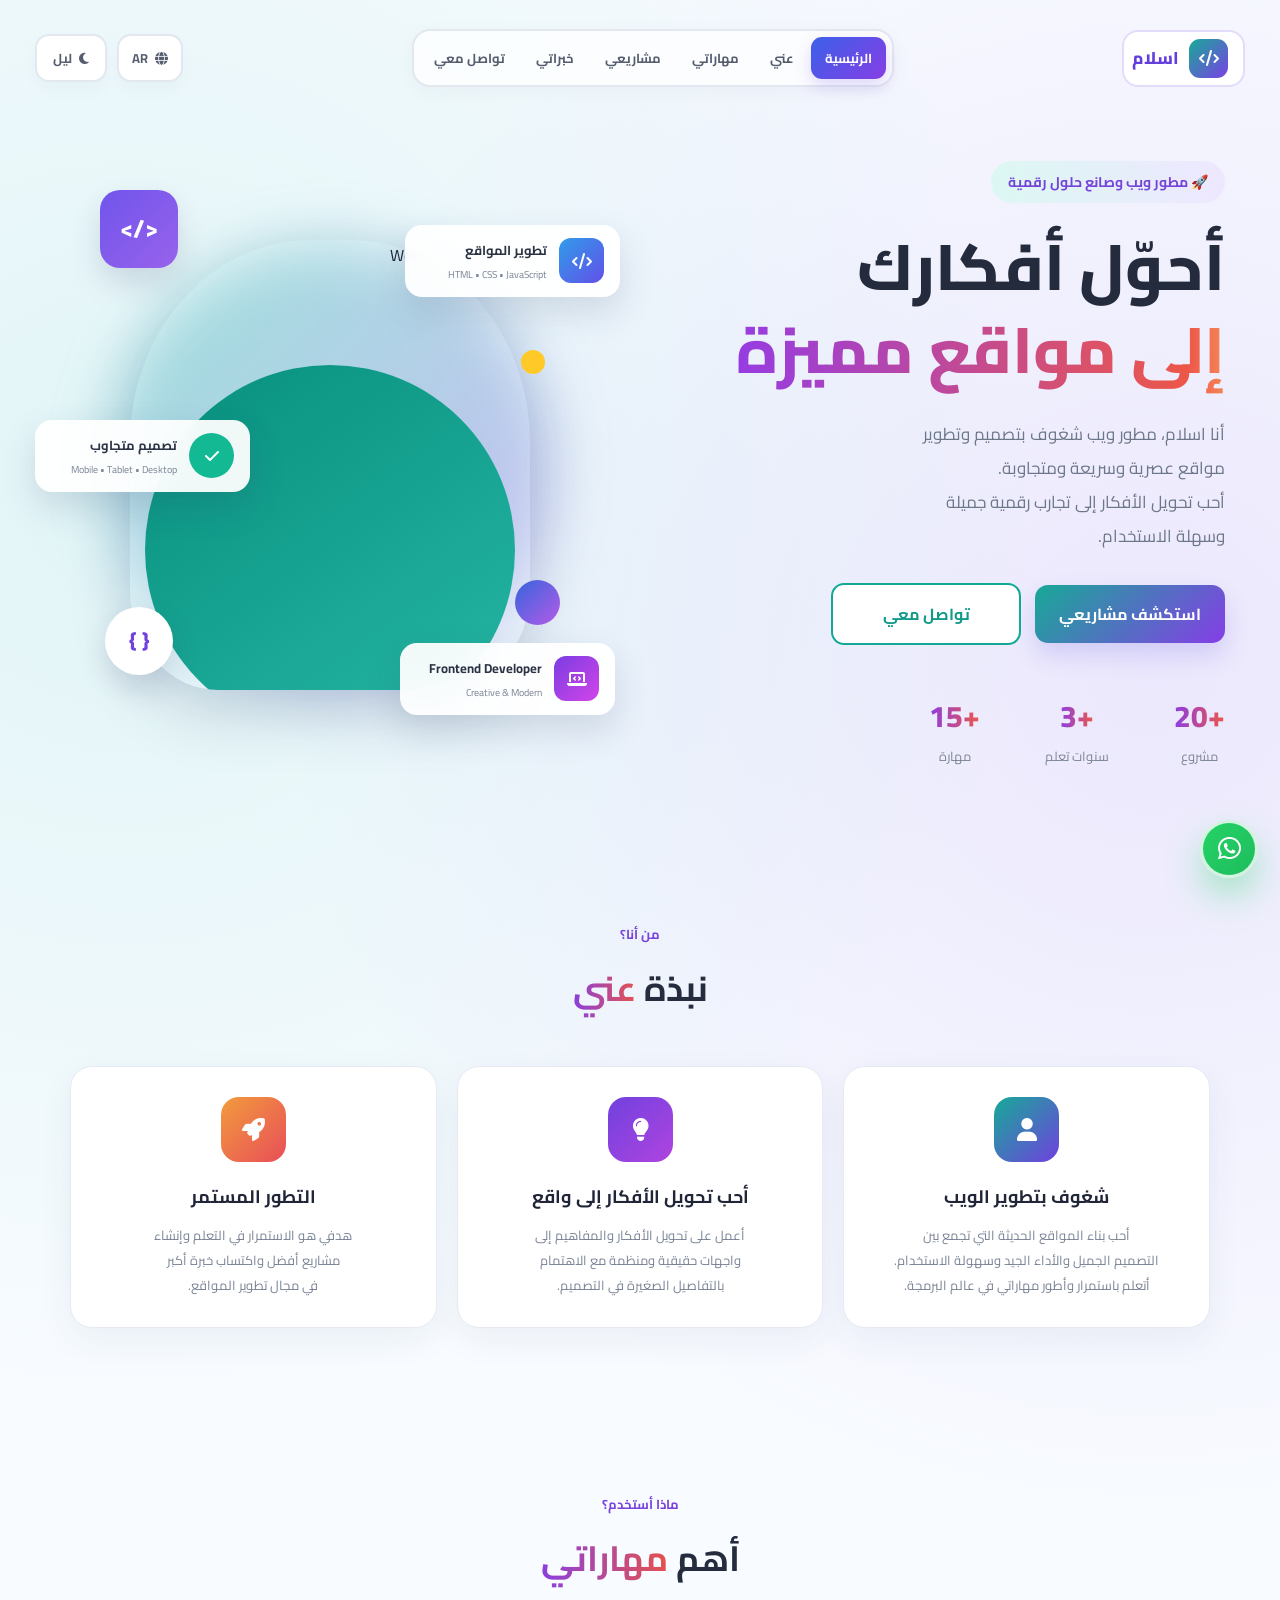
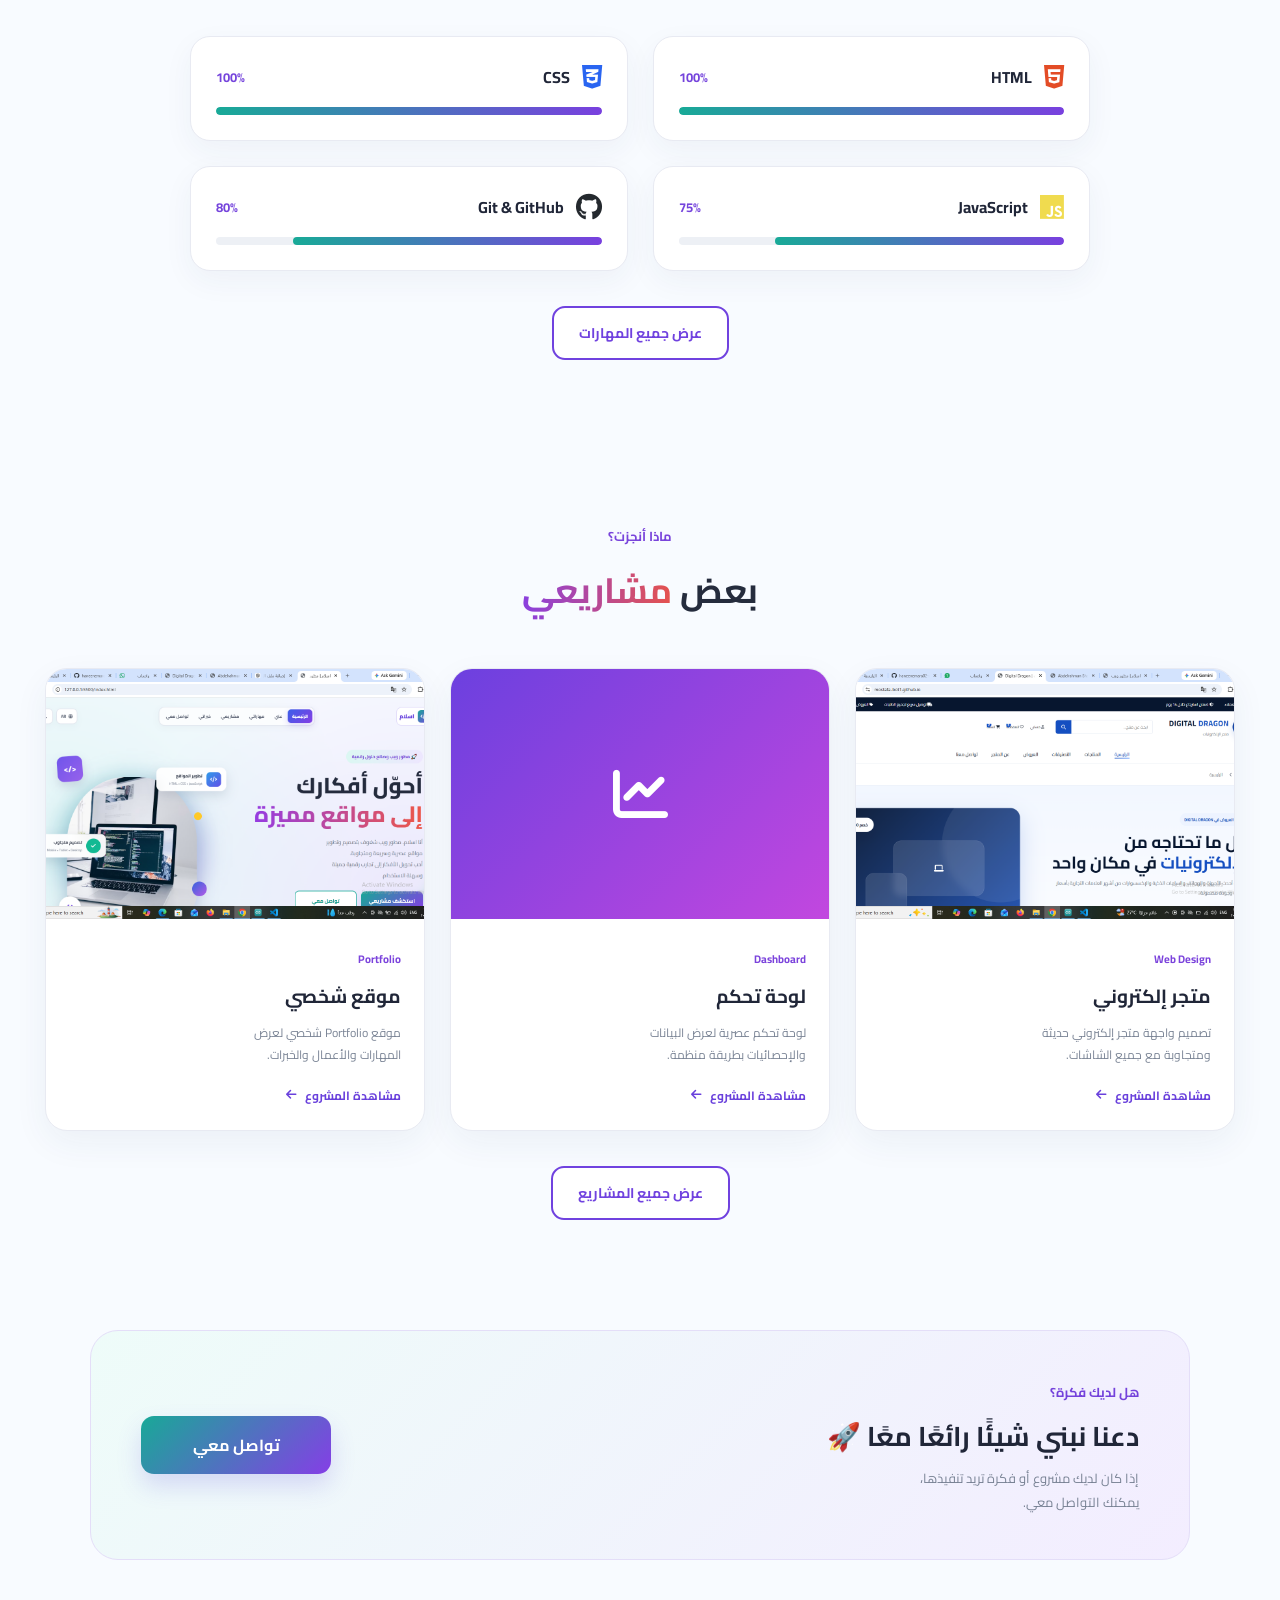
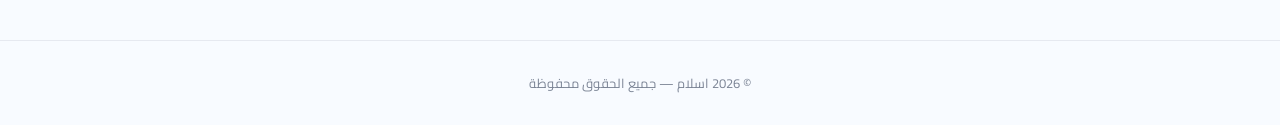
==== index.html @ 0aab67d1 "first commit" ====
<!DOCTYPE html>
<html lang="ar" dir="rtl">

<head>
    <meta charset="UTF-8">
    <meta name="viewport" content="width=device-width, initial-scale=1.0">

    <title>اسلام | مطور ويب</title>

    <link rel="stylesheet" href="style.css">

    <link rel="stylesheet"
          href="https://cdnjs.cloudflare.com/ajax/libs/font-awesome/6.5.2/css/all.min.css">
</head>

<body>

    <!-- ================= NAVBAR ================= -->

    <header class="navbar">

        <!-- Border اسلام -->
        <a href="index.html" class="logo">
            <span class="logo-icon">
                <i class="fa-solid fa-code"></i>
            </span>
            <span>اسلام</span>
        </a>


        <!-- Border واحد لكل الروابط -->
        <nav class="nav-box">

            <a href="index.html" class="nav-link active">
                الرئيسية
            </a>

            <a href="about.html" class="nav-link">
                عني
            </a>

            <a href="skills.html" class="nav-link">
                مهاراتي
            </a>

            <a href="projects.html" class="nav-link">
                مشاريعي
            </a>

            <a href="experience.html" class="nav-link">
                خبراتي
            </a>

            <a href="contact.html" class="nav-link">
                تواصل معي
            </a>

        </nav>


        <div class="header-actions">
            <a href="#" class="language" id="language-toggle" aria-label="Switch to English">
                <i class="fa-solid fa-globe"></i>
                AR
            </a>

            <button class="theme-toggle" id="theme-toggle" aria-label="Switch to dark mode" type="button">
                <i class="fa-solid fa-moon"></i>
                <span>ليل</span>
            </button>
        </div>

    </header>


    <!-- ================= HERO ================= -->

    <section class="hero">

        <div class="hero-content">

            <div class="badge">
                <span>🚀</span>
                مطور ويب وصانع حلول رقمية
            </div>

            <h1>
                أحوّل أفكارك
                <br>
                <span>إلى مواقع مميزة</span>
            </h1>

            <p>
                أنا اسلام، مطور ويب شغوف بتصميم وتطوير
                مواقع عصرية وسريعة ومتجاوبة.
                أحب تحويل الأفكار إلى تجارب رقمية جميلة
                وسهلة الاستخدام.
            </p>


            <div class="buttons">

                <a href="projects.html" class="btn primary">
                    استكشف مشاريعي
                    <i class="fa-solid fa-arrow-left"></i>
                </a>

                <a href="contact.html" class="btn secondary">
                    تواصل معي
                    <i class="fa-solid fa-paper-plane"></i>
                </a>

            </div>


            <div class="stats">

                <div class="stat">
                    <strong>+20</strong>
                    <span>مشروع</span>
                </div>

                <div class="stat">
                    <strong>+3</strong>
                    <span>سنوات تعلم</span>
                </div>

                <div class="stat">
                    <strong>+15</strong>
                    <span>مهارة</span>
                </div>

            </div>

        </div>


        <!-- ================= VISUAL ================= -->

        <div class="hero-visual">

            <div class="hero-glow"></div>

            <div class="main-image">

                <img
                    src="https://images.unsplash.com/photo-1498050108023-c5249f4df085?auto=format&fit=crop&w=900&q=85"
                    alt="Web Development">

            </div>


            <!-- كارت -->
            <div class="floating-card card-top">

                <div class="floating-icon blue">
                    <i class="fa-solid fa-code"></i>
                </div>

                <div>
                    <strong>تطوير المواقع</strong>
                    <small>HTML • CSS • JavaScript</small>
                </div>

            </div>


            <!-- كارت -->
            <div class="floating-card card-left">

                <div class="floating-icon green">
                    <i class="fa-solid fa-check"></i>
                </div>

                <div>
                    <strong>تصميم متجاوب</strong>
                    <small>Mobile • Tablet • Desktop</small>
                </div>

            </div>


            <!-- كارت -->
            <div class="floating-card card-bottom">

                <div class="floating-icon purple">
                    <i class="fa-solid fa-laptop-code"></i>
                </div>

                <div>
                    <strong>Frontend Developer</strong>
                    <small>Creative & Modern</small>
                </div>

            </div>


            <div class="code-box code-one">
                &lt;/&gt;
            </div>

            <div class="code-box code-two">
                { }
            </div>

            <div class="yellow-dot"></div>

            <div class="blue-dot"></div>

        </div>

    </section>


    <!-- ================= ABOUT ================= -->

    <section class="about-section">

        <div class="section-title">
            <span>من أنا؟</span>
            <h2>نبذة <strong>عني</strong></h2>
        </div>

        <div class="about-content">

            <div class="about-card">

                <div class="about-icon">
                    <i class="fa-solid fa-user"></i>
                </div>

                <h3>شغوف بتطوير الويب</h3>

                <p>
                    أحب بناء المواقع الحديثة التي تجمع بين
                    التصميم الجميل والأداء الجيد وسهولة الاستخدام.
                    أتعلم باستمرار وأطور مهاراتي في عالم البرمجة.
                </p>

            </div>


            <div class="about-card">

                <div class="about-icon purple-icon">
                    <i class="fa-solid fa-lightbulb"></i>
                </div>

                <h3>أحب تحويل الأفكار إلى واقع</h3>

                <p>
                    أعمل على تحويل الأفكار والمفاهيم إلى
                    واجهات حقيقية ومنظمة مع الاهتمام
                    بالتفاصيل الصغيرة في التصميم.
                </p>

            </div>


            <div class="about-card">

                <div class="about-icon orange-icon">
                    <i class="fa-solid fa-rocket"></i>
                </div>

                <h3>التطور المستمر</h3>

                <p>
                    هدفي هو الاستمرار في التعلم وإنشاء
                    مشاريع أفضل واكتساب خبرة أكبر
                    في مجال تطوير المواقع.
                </p>

            </div>

        </div>

    </section>


    <!-- ================= SKILLS ================= -->

    <section class="skills-section">

        <div class="section-title">
            <span>ماذا أستخدم؟</span>
            <h2>أهم <strong>مهاراتي</strong></h2>
        </div>


        <div class="skills-grid">

            <div class="skill">
                <div class="skill-top">
                    <i class="fa-brands fa-html5 html"></i>
                    <span>HTML</span>
                    <b>100%</b>
                </div>

                <div class="progress">
                    <span style="width:100%"></span>
                </div>
            </div>


            <div class="skill">
                <div class="skill-top">
                    <i class="fa-brands fa-css3-alt css"></i>
                    <span>CSS</span>
                    <b>100%</b>
                </div>

                <div class="progress">
                    <span style="width:100%"></span>
                </div>
            </div>


            <div class="skill">
                <div class="skill-top">
                    <i class="fa-brands fa-js js"></i>
                    <span>JavaScript</span>
                    <b>75%</b>
                </div>

                <div class="progress">
                    <span style="width:75%"></span>
                </div>
            </div>


            <div class="skill">
                <div class="skill-top">
                    <i class="fa-brands fa-github github"></i>
                    <span>Git & GitHub</span>
                    <b>80%</b>
                </div>

                <div class="progress">
                    <span style="width:80%"></span>
                </div>
            </div>

        </div>

        <div class="all-projects">
            <a href="skills.html" class="all-projects-btn">
                عرض جميع المهارات
                <i class="fa-solid fa-arrow-left"></i>
            </a>
        </div>

    </section>


    <!-- ================= PROJECTS ================= -->

    <section class="projects-section">

        <div class="section-title">
            <span>ماذا أنجزت؟</span>
            <h2>بعض <strong>مشاريعي</strong></h2>
        </div>


        <div class="projects-grid">

            <article class="project-card">

               <div class="project-image">
    <img src="images/Screenshot (59).png" alt="متجر إلكتروني">
</div>

                <div class="project-info">

                    <span>Web Design</span>

                    <h3>متجر إلكتروني</h3>

                    <p>
                        تصميم واجهة متجر إلكتروني حديثة
                        ومتجاوبة مع جميع الشاشات.
                    </p>

                    <a href="projects.html">
                        مشاهدة المشروع
                        <i class="fa-solid fa-arrow-left"></i>
                    </a>

                </div>

            </article>


            <article class="project-card">

                <div class="project-image project-two">
                    <i class="fa-solid fa-chart-line"></i>
                </div>

                <div class="project-info">

                    <span>Dashboard</span>

                    <h3>لوحة تحكم</h3>

                    <p>
                        لوحة تحكم عصرية لعرض البيانات
                        والإحصائيات بطريقة منظمة.
                    </p>

                    <a href="projects.html">
                        مشاهدة المشروع
                        <i class="fa-solid fa-arrow-left"></i>
                    </a>

                </div>

            </article>


            <article class="project-card">

                <div class="project-image">
    <img src="images/Screenshot (66).png" alt="المشروع الثاني">
                </div>

                <div class="project-info">

                    <span>Portfolio</span>

                    <h3>موقع شخصي</h3>

                    <p>
                        موقع Portfolio شخصي لعرض
                        المهارات والأعمال والخبرات.
                    </p>

                    <a href="projects.html">
                        مشاهدة المشروع
                        <i class="fa-solid fa-arrow-left"></i>
                    </a>

                </div>

            </article>

        </div>

            <div class="all-projects">
                <a href="projects.html" class="all-projects-btn">
                    عرض جميع المشاريع
                    <i class="fa-solid fa-arrow-left"></i>
                </a>
            </div>

    </section>


    <!-- ================= CTA ================= -->

    <section class="contact-box">

        <div>

            <span>هل لديك فكرة؟</span>

            <h2>
                دعنا نبني شيئًا رائعًا معًا 🚀
            </h2>

            <p>
                إذا كان لديك مشروع أو فكرة تريد تنفيذها،
                يمكنك التواصل معي.
            </p>

        </div>

        <a href="contact.html" class="btn primary">
            تواصل معي
            <i class="fa-solid fa-arrow-left"></i>
        </a>

    </section>


    <!-- ================= FOOTER ================= -->

    <footer>

        <p>
            © 2026 اسلام — جميع الحقوق محفوظة
        </p>

    </footer>

    <a href="https://wa.me/966500000000" class="whatsapp-float" target="_blank" aria-label="تواصل عبر واتساب">
        <i class="fa-brands fa-whatsapp"></i>
    </a>

    <script src="main.js"></script>
</body>
</html>
---- style.css ----
@import url('https://fonts.googleapis.com/css2?family=Cairo:wght@400;500;600;700;800&display=swap');


/* ================= RESET ================= */

* {
    margin: 0;
    padding: 0;
    box-sizing: border-box;
}

html {
    scroll-behavior: smooth;
}

:root {
    --bg-main: #f8fbff;
    --bg-soft: rgba(255,255,255,.75);
    --bg-card: #ffffff;
    --text-main: #202638;
    --text-soft: #6d778a;
    --line: #e3e7ef;
    --shadow: rgba(40,60,100,.10);
    --nav-text: #555d6e;
    --primary: #7042df;
    --primary-2: #18aa97;
    --button: #ffffff;
}

body {
    font-family: 'Cairo', sans-serif;
    color: var(--text-main);

    background:
        radial-gradient(
            circle at 10% 15%,
            rgba(20,190,170,.10),
            transparent 30%
        ),
        radial-gradient(
            circle at 90% 20%,
            rgba(120,60,230,.10),
            transparent 30%
        ),
        var(--bg-main);

    overflow-x: hidden;
    transition: background .25s ease, color .25s ease;
}

body.dark {
    --bg-main: #0d1524;
    --bg-soft: rgba(17,24,39,.88);
    --bg-card: #101b2b;
    --text-main: #edf3ff;
    --text-soft: #b9c7dc;
    --line: #243247;
    --shadow: rgba(5,10,20,.38);
    --nav-text: #dfeafc;
    --primary: #8b6df6;
    --primary-2: #1bc7b1;
    --button: #111d2d;
}

a {
    text-decoration: none;
    color: inherit;
}


/* =====================================================
   NAVBAR
   لا توجد خلفية بيضاء كبيرة هنا
===================================================== */

.navbar {

    width: calc(100% - 70px);
    max-width: 1250px;

    min-height: 75px;

    margin: 20px auto;

    padding: 9px 0;

    display: flex;
    align-items: center;
    justify-content: space-between;

    gap: 18px;

    position: relative;
    z-index: 100;

    background: transparent;
    box-shadow: none;
    backdrop-filter: none;
}


/* ================= محمد ================= */

.logo {

    display: flex;
    align-items: center;

    gap: 10px;

    padding: 7px 15px 7px 8px;

    border: 2px solid #e2dcfa;

    border-radius: 16px;

    color: #633ddd;

    background: white;

    transition: .3s;

    white-space: nowrap;
}

.logo:hover {
    border-color: #7949e4;
    transform: translateY(-2px);
}

.logo-icon {

    width: 39px;
    height: 39px;

    display: flex;
    align-items: center;
    justify-content: center;

    color: white;

    border-radius: 11px;

    background:
        linear-gradient(
            135deg,
            #18aa97,
            #7a40e5
        );
}

.logo > span:last-child {
    font-size: 17px;
    font-weight: 800;
}


/* ================= NAV BOX ================= */

.nav-box {

    display: flex;
    align-items: center;

    gap: 3px;

    padding: 6px;

    border: 2px solid #e3e7ef;

    border-radius: 18px;

    background: rgba(255,255,255,.75);

    box-shadow:
        0 5px 20px rgba(40,50,80,.04);
}


/* الكلمات بدون Border */

.nav-link {

    padding: 9px 14px;

    color: #555d6e;

    font-size: 13px;

    font-weight: 700;

    border: none;

    border-radius: 11px;

    background: transparent;

    transition: .3s;
}

.nav-link:hover {

    color: #7042df;

    background: #f5f1ff;
}

.nav-link.active {

    color: white;

    background:
        linear-gradient(
            135deg,
            #3b60e9,
            #863ee5
        );

    box-shadow:
        0 7px 17px rgba(100,65,220,.2);
}


/* ================= AR ================= */

.header-actions {
    display: flex;
    align-items: center;
    gap: 10px;
}

.language,
.theme-toggle {
    min-width: 65px;
    padding: 10px 13px;
    display: inline-flex;
    align-items: center;
    justify-content: center;
    gap: 7px;
    color: var(--nav-text);
    font-size: 13px;
    font-weight: 700;
    border: 2px solid var(--line);
    border-radius: 14px;
    background: var(--bg-card);
    box-shadow: 0 8px 18px rgba(40,50,80,.03);
    transition: .3s;
    cursor: pointer;
    font-family: 'Cairo', sans-serif;
}

.theme-toggle {
    min-width: 72px;
}

.language:hover,
.theme-toggle:hover {
    color: #693fe0;
    border-color: #bca9f3;
    transform: translateY(-2px);
    box-shadow: 0 12px 22px rgba(40,60,100,.08);
}

body.dark .language,
body.dark .theme-toggle,
body.dark .nav-box,
body.dark .logo,
body.dark .about-card,
body.dark .skill,
body.dark .project-card,
body.dark .page-card,
body.dark .timeline-item,
body.dark .skill-card,
body.dark .flow-step,
body.dark .mini-stat,
body.dark .page-list li,
body.dark .info-box,
body.dark .form-box,
body.dark .contact-item,
body.dark .contact-card,
body.dark .cta-panel {
    background: var(--bg-card);
    border-color: var(--line);
    color: var(--text-main);
}

body.dark .nav-link,
body.dark .stat span,
body.dark .hero-content > p,
body.dark .page-hero p,
body.dark .about-card p,
body.dark .page-card p,
body.dark .skill-card p,
body.dark .project-info p,
body.dark .contact-box p,
body.dark .flow-step p,
body.dark .timeline-item p,
body.dark .info-box p,
body.dark .contact-item span,
body.dark .contact-item a,
body.dark .field label,
body.dark .page-list span,
body.dark .contact-card p,
body.dark .page-card li {
    color: var(--text-soft);
}

body.dark .nav-link.active {
    color: white;
}

body.dark .hero h1,
body.dark .page-hero h1,
body.dark .section-title h2,
body.dark .project-info h3,
body.dark .page-card h3,
body.dark .page-section-head h2,
body.dark .skill-card h3,
body.dark .flow-step h4,
body.dark .timeline-item h3,
body.dark .form-box h3,
body.dark .info-box h3,
body.dark .contact-card h2 {
    color: var(--text-main);
}

body.dark .badge,
body.dark .page-badge {
    background: linear-gradient(90deg, rgba(22,170,151,.18), rgba(116,68,221,.18));
    color: #dfeafc;
}

body.dark footer {
    border-color: var(--line);
    color: var(--text-soft);
}

.whatsapp-float {
    position: fixed;
    right: 22px;
    bottom: 22px;
    width: 58px;
    height: 58px;
    display: flex;
    align-items: center;
    justify-content: center;
    border-radius: 50%;
    background: linear-gradient(135deg, #25d366, #1ebc5d);
    color: white;
    box-shadow: 0 18px 35px rgba(37, 211, 102, 0.35);
    border: 3px solid rgba(255,255,255,0.8);
    font-size: 26px;
    z-index: 999;
    transition: transform .25s ease, box-shadow .25s ease;
}

.whatsapp-float:hover {
    transform: translateY(-4px) scale(1.02);
    box-shadow: 0 22px 40px rgba(37, 211, 102, 0.45);
}

@media (max-width: 650px) {
    .whatsapp-float {
        width: 54px;
        height: 54px;
        right: 16px;
        bottom: 16px;
        font-size: 23px;
    }
}


/* =====================================================
   HERO
===================================================== */

.hero {

    max-width: 1250px;

    min-height: 650px;

    margin: auto;

    padding: 45px 30px 70px;

    display: grid;

    grid-template-columns: 1fr 1fr;

    align-items: center;

    gap: 50px;
}


/* ================= HERO TEXT ================= */

.hero-content {
    padding-right: 10px;
}

.badge {

    width: fit-content;

    display: flex;
    align-items: center;

    gap: 8px;

    padding: 8px 17px;

    margin-bottom: 23px;

    color: #7545d8;

    font-size: 14px;

    font-weight: 700;

    border-radius: 30px;

    background:
        linear-gradient(
            90deg,
            #dcf8f3,
            #eee7ff
        );
}

.hero h1 {

    margin-bottom: 25px;

    color: #242b3d;

    font-size:
        clamp(42px, 5vw, 68px);

    line-height: 1.3;

    font-weight: 800;

    animation: hero-title-reveal .8s cubic-bezier(.2,.75,.25,1) both;
}

.hero h1 span {

    background:
        linear-gradient(
            90deg,
            #963ce2,
            #ed5748 42%,
            #ffc46b 50%,
            #ed5748 58%,
            #963ce2
        );

    background-size: 220% 100%;

    -webkit-background-clip: text;
    background-clip: text;

    color: transparent;

    animation: hero-gradient-flow 5s ease-in-out infinite;
}

@keyframes hero-title-reveal {
    from {
        opacity: 0;
        transform: translateY(18px);
    }

    to {
        opacity: 1;
        transform: translateY(0);
    }
}

@keyframes hero-gradient-flow {
    0%,
    100% {
        background-position: 0% 50%;
    }

    50% {
        background-position: 100% 50%;
    }
}

@media (prefers-reduced-motion: reduce) {
    .hero h1,
    .hero h1 span {
        animation: none;
    }
}

.hero-content > p {

    max-width: 620px;

    margin-bottom: 30px;

    color: #6d778a;

    font-size: 17px;

    line-height: 2;
}


/* ================= BUTTONS ================= */

.buttons {

    display: flex;

    align-items: center;

    gap: 14px;

    margin-bottom: 43px;
}

.btn {

    min-width: 190px;

    padding: 14px 20px;

    display: flex;

    align-items: center;
    justify-content: center;

    gap: 11px;

    border-radius: 13px;

    font-weight: 700;

    transition: .3s;
}

.btn.primary {

    color: white;

    background:
        linear-gradient(
            135deg,
            #18a997,
            #853ee6
        );

    box-shadow:
        0 12px 25px rgba(90,70,220,.18);
}

.btn.secondary {

    color: #119a8a;

    border: 2px solid #13a895;

    background: white;
}

.btn:hover {

    transform: translateY(-4px);

    box-shadow:
        0 15px 30px rgba(40,60,100,.15);
}


/* ================= STATS ================= */

.stats {

    display: flex;

    align-items: center;

    gap: 65px;
}

.stat {

    display: flex;

    flex-direction: column;

    align-items: center;
}

.stat strong {

    font-size: 30px;

    font-weight: 800;

    background:
        linear-gradient(
            90deg,
            #8d3de3,
            #ed5749
        );

    -webkit-background-clip: text;

    color: transparent;
}

.stat span {

    color: #7b8495;

    font-size: 13px;
}


/* =====================================================
   HERO VISUAL
===================================================== */

.hero-visual {

    height: 560px;

    position: relative;

    display: flex;

    align-items: center;

    justify-content: center;
}

.hero-glow {

    width: 440px;
    height: 440px;

    position: absolute;

    border-radius: 50%;

    background:
        linear-gradient(
            135deg,
            rgba(25,183,165,.35),
            rgba(125,65,230,.3)
        );

    filter: blur(30px);

    animation:
        glow 5s ease-in-out infinite alternate;
}

@keyframes glow {

    from {
        transform: scale(.9);
        opacity: .55;
    }

    to {
        transform: scale(1.08);
        opacity: 1;
    }
}


/* ================= IMAGE ================= */

.main-image {

    width: 400px;
    height: 450px;

    position: relative;

    z-index: 5;

    overflow: hidden;

    border-radius:
        45% 45% 22% 22%;

    box-shadow:
        0 25px 60px rgba(40,60,100,.18);
}

.main-image::before {

    content: "";

    width: 370px;
    height: 370px;

    position: absolute;

    bottom: -45px;

    left: 15px;

    border-radius: 50%;

    background:
        linear-gradient(
            145deg,
            #078f7d,
            #27b7a5
        );
}

.main-image img {

    width: 100%;
    height: 100%;

    position: relative;

    z-index: 2;

    object-fit: cover;

    animation:
        imageFloat 4s ease-in-out infinite;
}

@keyframes imageFloat {

    0%, 100% {
        transform: translateY(0);
    }

    50% {
        transform: translateY(-10px);
    }
}


/* ================= FLOATING CARDS ================= */

.floating-card {

    min-width: 215px;

    padding: 13px 16px;

    position: absolute;

    z-index: 20;

    display: flex;

    align-items: center;

    gap: 12px;

    border-radius: 17px;

    background: rgba(255,255,255,.94);

    backdrop-filter: blur(15px);

    box-shadow:
        0 15px 35px rgba(40,60,100,.15);

    animation:
        floating 4s ease-in-out infinite;
}

.floating-card strong {

    display: block;

    color: #2b3344;

    font-size: 13px;
}

.floating-card small {

    display: block;

    margin-top: 3px;

    color: #7b8495;

    font-size: 10px;
}

.card-top {

    top: 40px;
    right: -5px;
}

.card-left {

    top: 235px;
    left: -10px;

    animation-delay: -1.5s;
}

.card-bottom {

    right: 0;
    bottom: 30px;

    animation-delay: -2.5s;
}

@keyframes floating {

    0%, 100% {
        transform: translateY(0);
    }

    50% {
        transform: translateY(-15px);
    }
}


/* ================= FLOATING ICONS ================= */

.floating-icon {

    width: 45px;
    height: 45px;

    flex-shrink: 0;

    display: flex;

    align-items: center;
    justify-content: center;

    color: white;

    border-radius: 12px;
}

.blue {

    background:
        linear-gradient(
            135deg,
            #309cea,
            #6250e8
        );
}

.green {

    border-radius: 50%;

    background: #12b993;
}

.purple {

    background:
        linear-gradient(
            135deg,
            #793de2,
            #d345e9
        );
}


/* ================= CODE BOXES ================= */

.code-box {

    position: absolute;

    z-index: 25;

    display: flex;

    align-items: center;
    justify-content: center;

    font-weight: 800;

    box-shadow:
        0 15px 30px rgba(40,50,100,.15);

    animation:
        shapeFloat 4s ease-in-out infinite;
}

.code-one {

    width: 78px;
    height: 78px;

    top: 5px;
    left: 55px;

    color: white;

    font-size: 24px;

    border-radius: 20px;

    background:
        linear-gradient(
            135deg,
            #7055ec,
            #9862eb
        );
}

.code-two {

    width: 68px;
    height: 68px;

    bottom: 70px;
    left: 60px;

    color: #7042df;

    font-size: 21px;

    border-radius: 50%;

    background: white;

    animation-delay: -2s;
}

@keyframes shapeFloat {

    0%, 100% {
        transform:
            translateY(0)
            rotate(10deg);
    }

    50% {
        transform:
            translateY(-15px)
            rotate(-5deg);
    }
}


/* ================= DOTS ================= */

.yellow-dot {

    width: 24px;
    height: 24px;

    position: absolute;

    top: 165px;
    right: 70px;

    z-index: 20;

    border-radius: 50%;

    background: #ffc928;

    animation:
        dotMove 3s ease-in-out infinite;
}

.blue-dot {

    width: 45px;
    height: 45px;

    position: absolute;

    right: 55px;
    bottom: 120px;

    z-index: 20;

    border-radius: 50%;

    background:
        linear-gradient(
            135deg,
            #3564dd,
            #b55be7
        );

    animation:
        dotMove 4s ease-in-out infinite;
}

@keyframes dotMove {

    0%, 100% {
        transform: translateY(0);
    }

    50% {
        transform: translateY(-20px);
    }
}


/* =====================================================
   GENERAL SECTIONS
===================================================== */

.about-section,
.skills-section,
.projects-section {

    max-width: 1200px;

    margin: 0 auto;

    padding: 80px 30px;
}

.section-title {

    text-align: center;

    margin-bottom: 45px;
}

.section-title span {

    color: #7944db;

    font-size: 13px;

    font-weight: 700;
}

.section-title h2 {

    margin-top: 7px;

    font-size: 35px;

    color: #252c3d;
}

.section-title strong {

    background:
        linear-gradient(
            90deg,
            #8a40df,
            #e5524d
        );

    -webkit-background-clip: text;

    color: transparent;
}


/* =====================================================
   ABOUT
===================================================== */

.about-content {

    display: grid;

    grid-template-columns:
        repeat(3, 1fr);

    gap: 20px;
}

.about-card {

    padding: 30px;

    text-align: center;

    border: 1px solid #e8eaf2;

    border-radius: 22px;

    background: white;

    box-shadow:
        0 12px 35px rgba(40,60,100,.06);

    transition: .3s;
}

.about-card:hover {

    transform: translateY(-8px);

    box-shadow:
        0 20px 40px rgba(40,60,100,.11);
}

.about-icon {

    width: 65px;
    height: 65px;

    margin: 0 auto 18px;

    display: flex;

    align-items: center;
    justify-content: center;

    color: white;

    font-size: 23px;

    border-radius: 18px;

    background:
        linear-gradient(
            135deg,
            #16aa97,
            #7041df
        );
}

.purple-icon {

    background:
        linear-gradient(
            135deg,
            #7041df,
            #b044df
        );
}

.orange-icon {

    background:
        linear-gradient(
            135deg,
            #f29b3d,
            #e84e58
        );
}

.about-card h3 {

    margin-bottom: 10px;

    font-size: 18px;
}

.about-card p {

    color: #788294;

    font-size: 13px;

    line-height: 1.9;
}


/* =====================================================
   SKILLS
===================================================== */

.skills-grid {

    max-width: 900px;

    margin: auto;

    display: grid;

    grid-template-columns:
        repeat(2, 1fr);

    gap: 25px;
}

.skill {

    padding: 25px;

    border-radius: 20px;

    background: white;

    border: 1px solid #e8eaf2;

    box-shadow:
        0 10px 30px rgba(40,60,100,.05);
}

.skill-top {

    display: flex;

    align-items: center;

    gap: 12px;

    margin-bottom: 15px;
}

.skill-top i {

    font-size: 27px;
}

.skill-top span {

    font-weight: 700;

    flex: 1;
}

.skill-top b {

    color: #7544dc;

    font-size: 13px;
}

.html {
    color: #e34c26;
}

.css {
    color: #2965f1;
}

.js {
    color: #f0db4f;
}

.github {
    color: #24292e;
}

.progress {

    width: 100%;

    height: 8px;

    overflow: hidden;

    border-radius: 20px;

    background: #edf0f5;
}

.progress span {

    display: block;

    height: 100%;

    border-radius: 20px;

    background:
        linear-gradient(
            90deg,
            #18aa97,
            #7940df
        );
}


/* =====================================================
   PROJECTS
===================================================== */

.projects-section {

    max-width: 1250px;
}

.projects-grid {

    display: grid;

    grid-template-columns:
        repeat(3, 1fr);

    gap: 25px;
}

.project-card {

    overflow: hidden;

    border-radius: 22px;

    background: white;

    border: 1px solid #e8eaf2;

    box-shadow:
        0 12px 35px rgba(40,60,100,.06);

    transition: .3s;
}

.project-card:hover {

    transform: translateY(-8px);

    box-shadow:
        0 20px 45px rgba(40,60,100,.12);
}

.project-image {

    height: 190px;

    display: flex;

    align-items: center;

    justify-content: center;

    color: white;

    font-size: 55px;
}

.project-one {

    background:
        linear-gradient(
            135deg,
            #13aa97,
            #4268e5
        );
}

.project-two {

    background:
        linear-gradient(
            135deg,
            #6c40df,
            #c247df
        );
}

.project-three {

    background:
        linear-gradient(
            135deg,
            #ee7443,
            #e44368
        );
}

.project-info {

    padding: 23px;
}

.project-info > span {

    color: #7b43dc;

    font-size: 11px;

    font-weight: 700;
}

.project-info h3 {

    margin:
        6px 0 8px;

    font-size: 19px;
}

.project-info p {

    margin-bottom: 18px;

    color: #7a8495;

    font-size: 12px;

    line-height: 1.8;
}

.project-info a {

    display: flex;

    align-items: center;

    gap: 8px;

    color: #6940dc;

    font-size: 12px;

    font-weight: 700;
}


/* =====================================================
   CONTACT CTA
===================================================== */

.contact-box {

    max-width: 1100px;

    margin:
        30px auto 80px;

    padding:
        45px 50px;

    display: flex;

    align-items: center;

    justify-content: space-between;

    gap: 30px;

    border-radius: 28px;

    background:
        linear-gradient(
            135deg,
            #eefcf9,
            #f3edff
        );

    border:
        1px solid #e4def8;
}

.contact-box span {

    color: #7442db;

    font-size: 13px;

    font-weight: 700;
}

.contact-box h2 {

    margin:
        5px 0;

    font-size: 27px;
}

.contact-box p {

    color: #788294;

    font-size: 13px;
}


/* =====================================================
   FOOTER
===================================================== */

footer {

    padding: 30px;

    text-align: center;

    color: #7b8495;

    font-size: 13px;

    border-top:
        1px solid #e6e9f0;
}


/* =====================================================
   PAGE LAYOUT
===================================================== */

.page-shell {
    max-width: 1200px;
    margin: 0 auto;
    padding: 30px 30px 80px;
}

.page-hero {
    padding: 60px 0 30px;
    text-align: center;
}

.page-badge {
    display: inline-flex;
    align-items: center;
    gap: 8px;
    padding: 9px 18px;
    border-radius: 999px;
    background: linear-gradient(90deg, #defaf6, #f0eafe);
    color: #7245dd;
    font-size: 13px;
    font-weight: 700;
}

.page-hero h1 {
    margin: 22px 0 18px;
    font-size: clamp(36px, 5vw, 60px);
    line-height: 1.3;
    color: #222b3d;
}

.page-hero h1 span {
    background: linear-gradient(90deg, #7b3fe0, #e95d5b);
    -webkit-background-clip: text;
    background-clip: text;
    color: transparent;
}

.page-hero p {
    max-width: 720px;
    margin: 0 auto;
    color: #69758c;
    font-size: 17px;
    line-height: 2;
}

.page-actions {
    display: flex;
    justify-content: center;
    align-items: center;
    gap: 15px;
    flex-wrap: wrap;
    margin-top: 30px;
}

.page-grid {
    display: grid;
    grid-template-columns: repeat(3, minmax(0, 1fr));
    gap: 22px;
    margin-top: 35px;
}

.page-card {
    padding: 30px 24px;
    background: white;
    border: 1px solid #e8eaf2;
    border-radius: 24px;
    text-align: center;
    box-shadow: 0 12px 30px rgba(38, 42, 69, 0.06);
}

.page-icon {
    width: 70px;
    height: 70px;
    margin: 0 auto 18px;
    display: flex;
    align-items: center;
    justify-content: center;
    border-radius: 20px;
    font-size: 25px;
    color: white;
    background: linear-gradient(135deg, #18aa97, #7041df);
}

.page-card:nth-child(2) .page-icon {
    background: linear-gradient(135deg, #7041df, #b044df);
}

.page-card:nth-child(3) .page-icon {
    background: linear-gradient(135deg, #f29b3d, #e84e58);
}

.page-card h3 {
    margin-bottom: 10px;
    font-size: 20px;
    color: #252d3f;
}

.page-card p,
.page-card li {
    color: #73809a;
    font-size: 14px;
    line-height: 1.9;
}

.page-section {
    margin-top: 50px;
}

.page-section-head {
    margin-bottom: 24px;
    text-align: center;
}

.page-section-head h2 {
    font-size: 32px;
    color: #232d3d;
}

.page-list {
    list-style: none;
    display: grid;
    grid-template-columns: repeat(2, minmax(0, 1fr));
    gap: 16px;
}

.page-list li {
    display: flex;
    align-items: center;
    gap: 12px;
    padding: 18px 20px;
    background: white;
    border: 1px solid #e7ebf3;
    border-radius: 18px;
}

.page-list li i {
    width: 38px;
    height: 38px;
    display: flex;
    align-items: center;
    justify-content: center;
    border-radius: 12px;
    color: white;
    background: linear-gradient(135deg, #18aa97, #6d4ae3);
    font-size: 16px;
}

.page-list span {
    display: inline-flex;
    align-items: center;
    gap: 8px;
    color: #2f394b;
    font-weight: 700;
}

.timeline {
    display: grid;
    gap: 18px;
    max-width: 900px;
    margin: 0 auto;
}

.timeline-item {
    position: relative;
    padding: 25px 30px 25px 25px;
    border-radius: 22px;
    background: white;
    border: 1px solid #e7ebf3;
    box-shadow: 0 10px 28px rgba(40, 60, 100, 0.04);
}

.timeline-item::before {
    content: "";
    position: absolute;
    top: 25px;
    right: -8px;
    width: 18px;
    height: 18px;
    border-radius: 50%;
    background: linear-gradient(135deg, #18aa97, #7041df);
}

.timeline-item .year {
    display: inline-block;
    margin-bottom: 10px;
    color: #7346d9;
    font-size: 12px;
    font-weight: 700;
}

.timeline-item h3 {
    margin-bottom: 8px;
    color: #252d3f;
    font-size: 20px;
}

.timeline-item p {
    color: #73809a;
    line-height: 1.9;
    font-size: 14px;
}

.contact-card {
    max-width: 760px;
    margin: 0 auto;
    padding: 36px 30px;
    background: linear-gradient(135deg, #eefcf9, #f3edff);
    border-radius: 26px;
    border: 1px solid #e1d9f8;
    text-align: center;
}

.contact-card h2 {
    margin-bottom: 16px;
    font-size: clamp(26px, 4vw, 38px);
    color: #232d3d;
}

.contact-links {
    display: flex;
    justify-content: center;
    flex-wrap: wrap;
    gap: 15px;
    margin-top: 20px;
}

.contact-links a {
    display: inline-flex;
    align-items: center;
    gap: 8px;
    padding: 12px 18px;
    border-radius: 12px;
    background: white;
    color: #5a3ec3;
    border: 1px solid #dbcfff;
    font-weight: 700;
}

@media (max-width: 900px) {
    .page-grid,
    .page-list {
        grid-template-columns: 1fr 1fr;
    }
}

@media (max-width: 650px) {
    .page-shell {
        padding-left: 20px;
        padding-right: 20px;
    }

    .page-hero {
        padding-top: 30px;
    }

    .page-grid,
    .page-list {
        grid-template-columns: 1fr;
    }

    .page-actions {
        flex-direction: column;
    }

    .page-actions .btn {
        width: 100%;
    }

    .timeline-item {
        padding: 20px 18px 18px;
    }
}


/* =====================================================
   TABLET
===================================================== */

@media (max-width: 1000px) {

    .navbar {

        width:
            calc(100% - 30px);
    }

    .nav-link {

        padding:
            8px 9px;

        font-size:
            11px;
    }

    .hero {

        grid-template-columns: 1fr;

        text-align: center;
    }

    .hero-content {

        padding: 0;
    }

    .badge {

        margin-left: auto;
        margin-right: auto;
    }

    .hero-content > p {

        margin-left: auto;
        margin-right: auto;
    }

    .buttons {

        justify-content: center;
    }

    .stats {

        justify-content: center;
    }

    .about-content {

        grid-template-columns:
            1fr 1fr;
    }

    .about-card:last-child {

        grid-column:
            1 / -1;

        max-width: 500px;

        margin: auto;
    }

    .projects-grid {

        grid-template-columns:
            1fr 1fr;
    }
}


/* =====================================================
   MOBILE
===================================================== */

@media (max-width: 650px) {

    .navbar {

        width:
            calc(100% - 15px);

        padding:
            10px 0;

        flex-wrap:
            wrap;

        justify-content:
            center;

        gap: 10px;
    }

    .logo {

        order: 1;
    }

    .language {

        order: 2;

        min-width:
            55px;
    }

    .nav-box {

        order: 3;

        width:
            100%;

        overflow-x:
            auto;

        justify-content:
            flex-start;

        border-radius:
            15px;
    }

    .nav-link {

        flex-shrink:
            0;

        padding:
            8px 10px;

        font-size:
            10px;
    }

    .hero {

        padding:
            25px 20px 70px;
    }

    .hero h1 {

        font-size:
            40px;
    }

    .hero-content > p {

        font-size:
            14px;
    }

    .buttons {

        flex-direction:
            column;
    }

    .btn {

        width:
            100%;
    }

    .stats {

        gap:
            25px;
    }

    .stat strong {

        font-size:
            24px;
    }

    .hero-visual {

        height:
            470px;
    }

    .main-image {

        width:
            300px;

        height:
            370px;
    }

    .main-image::before {

        width:
            280px;

        height:
            280px;

        left:
            10px;
    }

    .floating-card {

        min-width:
            165px;

        padding:
            9px;

        transform:
            scale(.8);
    }

    .card-top {

        right:
            -25px;
    }

    .card-left {

        left:
            -30px;
    }

    .card-bottom {

        right:
            -25px;
    }

    .code-one {

        left:
            15px;
    }

    .code-two {

        left:
            10px;
    }

    .about-section,
    .skills-section,
    .projects-section {

        padding:
            60px 20px;
    }

    .section-title h2 {

        font-size:
            29px;
    }

    .about-content {

        grid-template-columns:
            1fr;
    }

    .about-card:last-child {

        grid-column:
            auto;

        max-width:
            none;
    }

    .skills-grid {

        grid-template-columns:
            1fr;
    }

    .projects-grid {

        grid-template-columns:
            1fr;
    }

    .contact-box {

        margin:
            20px;

        padding:
            30px 25px;

        flex-direction:
            column;

        text-align:
            center;
    }

    .contact-box h2 {

        font-size:
            22px;
    }
}

.all-projects {
    width: 100%;
    display: flex;
    justify-content: center;
    align-items: center;
    margin-top: 35px;
}

.all-projects-btn {
    display: inline-flex;
    align-items: center;
    justify-content: center;
    gap: 10px;

    padding: 12px 25px;

    color: #7042df;
    background: white;

    border: 2px solid #7042df;
    border-radius: 13px;

    font-size: 14px;
    font-weight: 700;
    text-decoration: none;

    transition: 0.3s;
}

.all-projects-btn:hover {
    color: white;
    background: #7042df;
    transform: translateY(-3px);
}
.project-image {
    width: 100%;
    height: 250px;
    overflow: hidden;
}

.project-image img {
    width: 100%;
    height: 100%;
    object-fit: cover;
}

.field-error {
    min-height: 18px;
    color: #d94a5f;
    font-size: 12px;
    font-weight: 700;
}

.field input.invalid,
.field textarea.invalid {
    border-color: #d94a5f;
    box-shadow: 0 0 0 3px rgba(217, 74, 95, 0.1);
}

.form-box button:disabled {
    cursor: wait;
    opacity: 0.75;
}

.form-status {
    min-height: 20px;
    margin: 0;
    color: #18aa97;
    font-size: 13px;
    font-weight: 700;
}

.form-status.error {
    color: #d94a5f;
}

.success-page {
    min-height: 60vh;
    display: grid;
    place-items: center;
    text-align: center;
}

.success-card {
    width: min(100%, 680px);
    padding: 56px 32px;
    background: linear-gradient(135deg, #eefcf9, #f3edff);
    border: 1px solid #e1d9f8;
    border-radius: 26px;
    box-shadow: 0 18px 45px rgba(38, 42, 69, 0.08);
}

.success-icon {
    width: 78px;
    height: 78px;
    margin: 0 auto 22px;
    display: grid;
    place-items: center;
    border-radius: 50%;
    background: linear-gradient(135deg, #18aa97, #7041df);
    color: white;
    font-size: 34px;
}

.success-card h1 {
    margin-bottom: 14px;
    color: #232d3d;
    font-size: clamp(28px, 5vw, 44px);
}

.success-card h1 span {
    color: #7041df;
}

.success-message {
    max-width: 520px;
    margin: 0 auto 28px;
    color: #6a778d;
    line-height: 1.9;
}

.success-actions {
    display: flex;
    justify-content: center;
}

body.dark .success-card {
    background: var(--bg-card);
    border-color: var(--line);
}

body.dark .success-card h1 {
    color: var(--text-main);
}

body.dark .success-message {
    color: var(--text-soft);
}
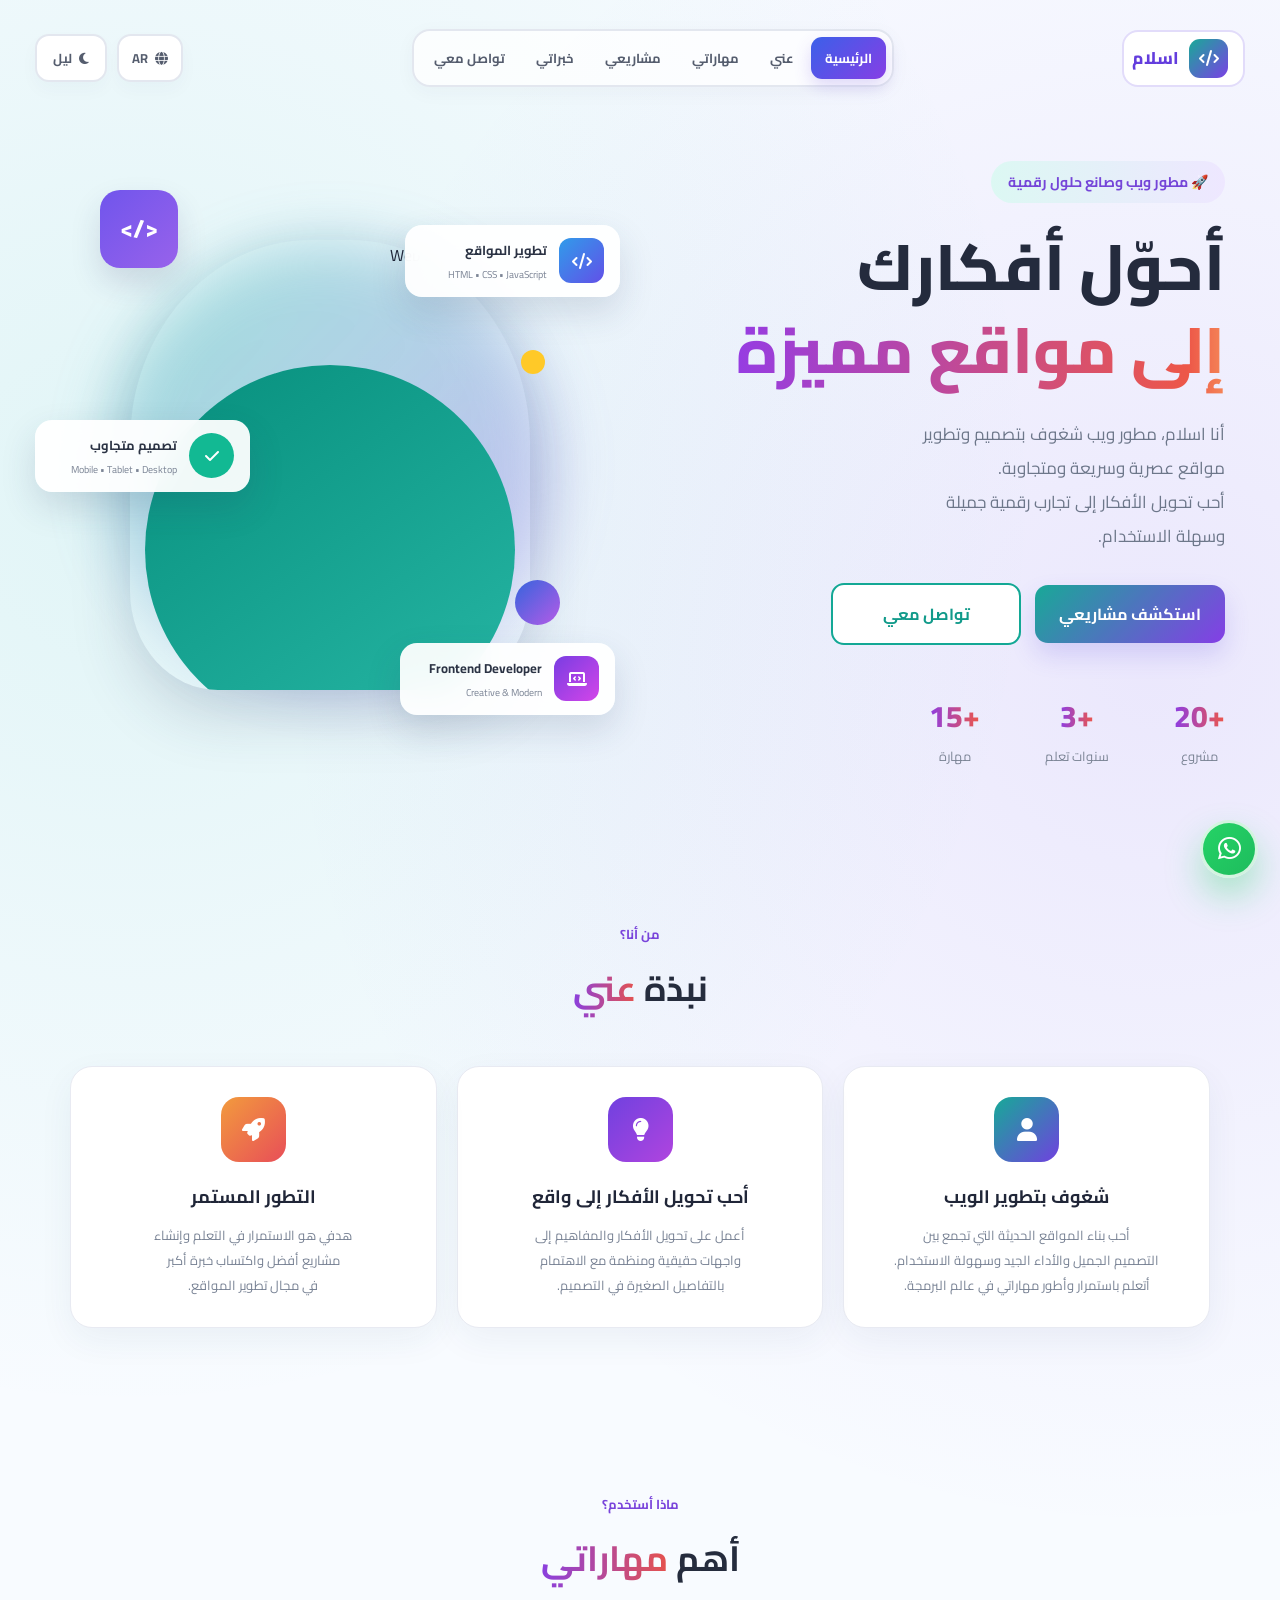
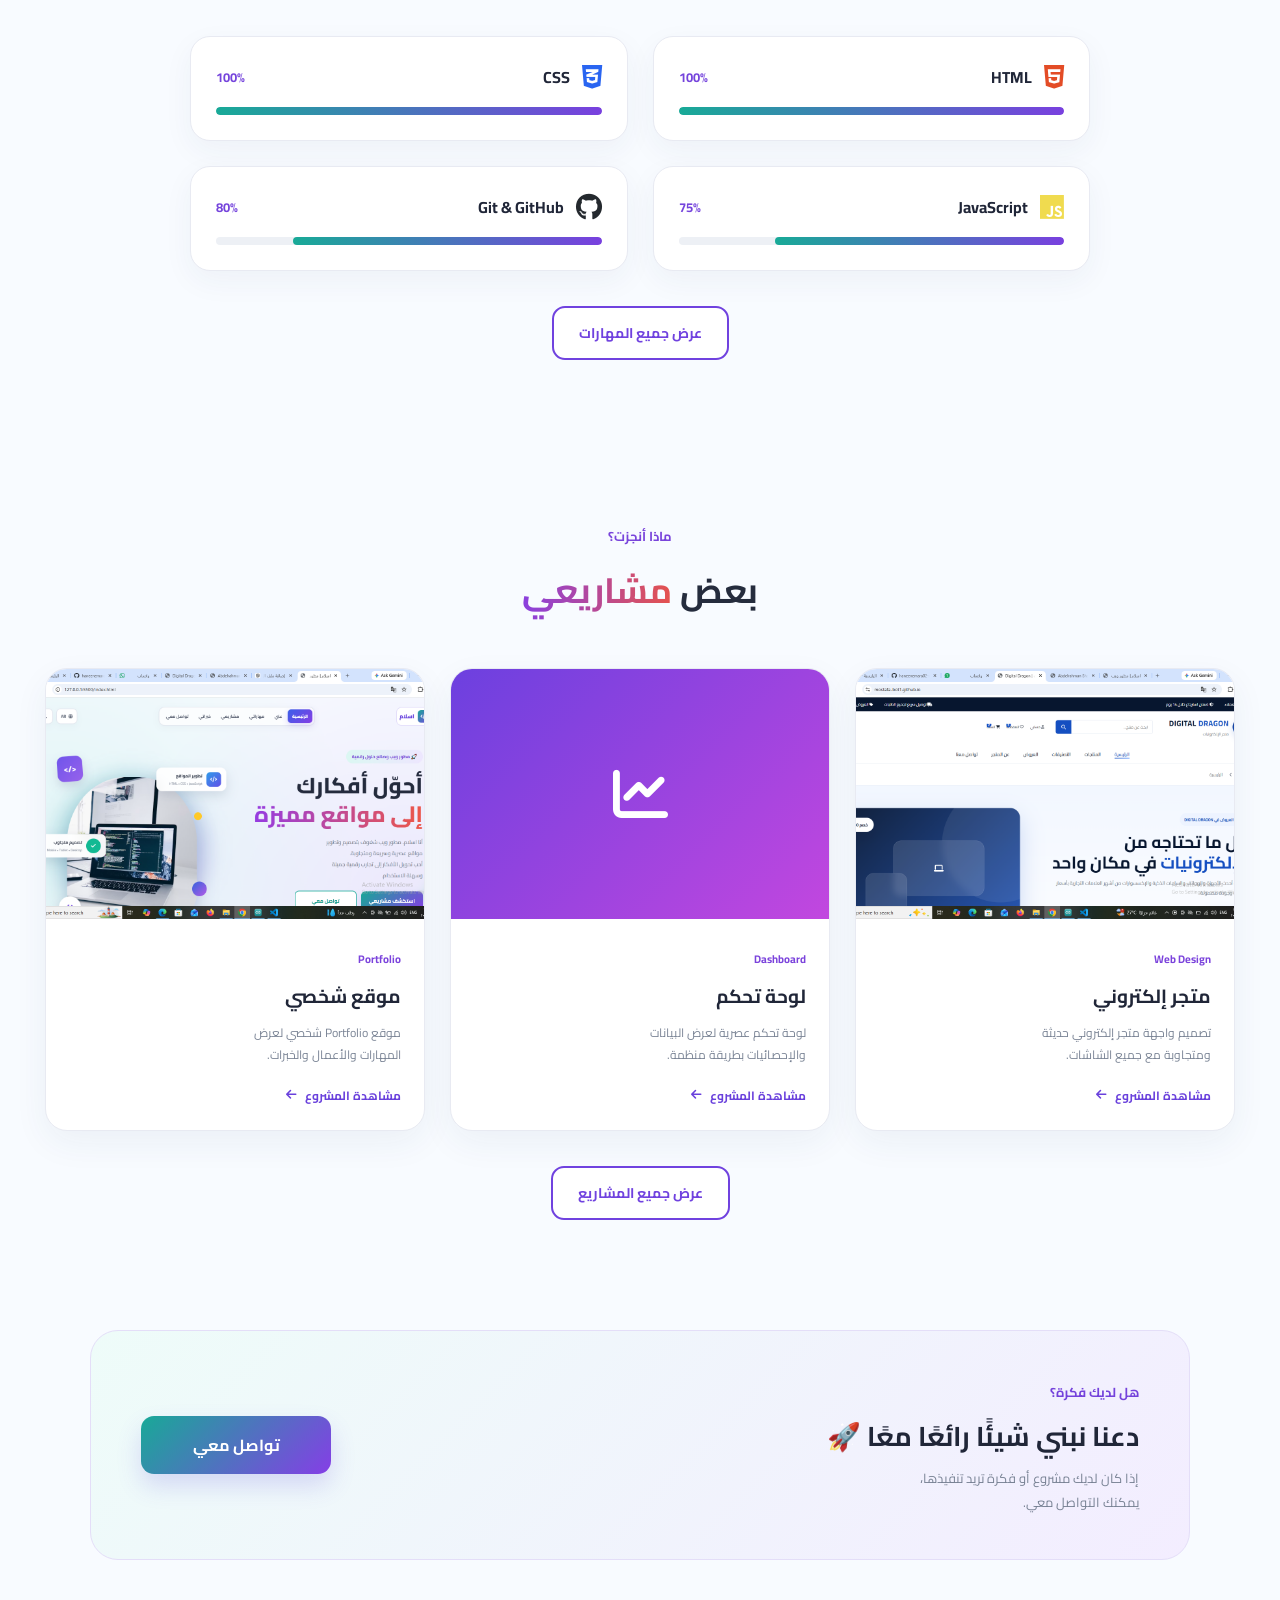
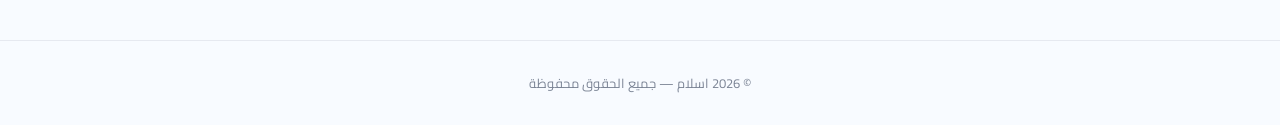
==== commit ee58e182: "جديد" ====
--- a/index.html
+++ b/index.html
@@ -143,9 +143,11 @@
 
             <div class="main-image">
 
-                <img
-                    src="https://images.unsplash.com/photo-1498050108023-c5249f4df085?auto=format&fit=crop&w=900&q=85"
-                    alt="Web Development">
+                <div class="image-frame">
+                    <img
+                        src="https://images.unsplash.com/photo-1498050108023-c5249f4df085?auto=format&fit=crop&w=900&q=85"
+                        alt="Web Development">
+                </div>
 
             </div>
 
@@ -184,7 +186,8 @@
             <div class="floating-card card-bottom">
 
                 <div class="floating-icon purple">
-                    <i class="fa-solid fa-laptop-code"></i>
+                <i class="fa-solid fa-laptop-code"></i>
+
                 </div>
 
                 <div>
@@ -199,9 +202,7 @@
                 &lt;/&gt;
             </div>
 
-            <div class="code-box code-two">
-                { }
-            </div>
+            
 
             <div class="yellow-dot"></div>
 
@@ -498,6 +499,10 @@
         <i class="fa-brands fa-whatsapp"></i>
     </a>
 
+    <button class="back-to-top" id="back-to-top" type="button" aria-label="العودة إلى أعلى الصفحة">
+        <i class="fa-solid fa-arrow-up"></i>
+    </button>
+
     <script src="main.js"></script>
 </body>
 </html>
--- a/style.css
+++ b/style.css
@@ -46,6 +46,144 @@
 
     overflow-x: hidden;
     transition: background .25s ease, color .25s ease;
+}
+
+.site-loader {
+    position: fixed;
+    inset: 0;
+    display: grid;
+    place-items: center;
+    background: var(--bg-main);
+    z-index: 3000;
+    opacity: 1;
+    visibility: visible;
+    transition: opacity .45s ease, visibility .45s ease;
+}
+
+.site-loader.is-hidden {
+    opacity: 0;
+    visibility: hidden;
+    pointer-events: none;
+}
+
+.loader-content {
+    display: grid;
+    justify-items: center;
+    gap: 20px;
+    width: min(260px, calc(100vw - 48px));
+}
+
+.loader-brand {
+    position: relative;
+    width: 112px;
+    height: 112px;
+    display: grid;
+    place-items: center;
+}
+
+.loader-brand::before {
+    content: "";
+    position: absolute;
+    inset: 25px;
+    border-radius: 50%;
+    background: radial-gradient(circle, rgba(112, 66, 223, .18), transparent 70%);
+    filter: blur(5px);
+}
+
+.loader-mark {
+    position: relative;
+    z-index: 2;
+    width: 58px;
+    height: 58px;
+    display: grid;
+    place-items: center;
+    border: 1px solid rgba(255, 255, 255, .8);
+    border-radius: 50%;
+    background: linear-gradient(135deg, var(--primary), var(--primary-2));
+    color: white;
+    font-size: 21px;
+    box-shadow: 0 12px 30px rgba(112, 66, 223, .22);
+}
+
+.loader-orbit {
+    position: absolute;
+    inset: 7px;
+    border: 1px solid rgba(112, 66, 223, .2);
+    border-top-color: var(--primary);
+    border-right-color: var(--primary-2);
+    border-radius: 50%;
+    animation: loader-spin 1.8s linear infinite;
+}
+
+.loader-orbit-two {
+    inset: 0;
+    border-color: rgba(24, 170, 151, .16);
+    border-bottom-color: var(--primary-2);
+    border-left-color: var(--primary);
+    animation-direction: reverse;
+    animation-duration: 2.8s;
+}
+
+.loader-copy {
+    display: grid;
+    gap: 3px;
+    text-align: center;
+}
+
+.loader-copy strong {
+    color: var(--text-main);
+    font-size: 18px;
+    font-weight: 800;
+}
+
+.loader-copy span {
+    color: var(--text-soft);
+    font-size: 11px;
+    font-weight: 700;
+}
+
+.loader-progress {
+    width: 100%;
+    height: 3px;
+    overflow: hidden;
+    border-radius: 10px;
+    background: rgba(112, 66, 223, .12);
+}
+
+.loader-progress i {
+    display: block;
+    width: 42%;
+    height: 100%;
+    border-radius: inherit;
+    background: linear-gradient(90deg, var(--primary-2), var(--primary));
+    animation: loader-progress 1.15s ease-in-out infinite;
+}
+
+@keyframes loader-spin {
+    to {
+        transform: rotate(360deg);
+    }
+}
+
+@keyframes loader-progress {
+    0% {
+        transform: translateX(-120%);
+    }
+
+    100% {
+        transform: translateX(340%);
+    }
+}
+
+@media (prefers-reduced-motion: reduce) {
+    .site-loader {
+        transition: none;
+    }
+
+    .loader-orbit,
+    .loader-progress i {
+        animation: none;
+    }
 }
 
 body.dark {
@@ -359,6 +497,43 @@
     box-shadow: 0 22px 40px rgba(37, 211, 102, 0.45);
 }
 
+.back-to-top {
+    position: fixed;
+    right: 22px;
+    bottom: 94px;
+    width: 48px;
+    height: 48px;
+    display: grid;
+    place-items: center;
+    border: 1px solid rgba(112, 66, 223, .22);
+    border-radius: 50%;
+    background: var(--bg-card);
+    color: var(--primary);
+    box-shadow: 0 14px 30px rgba(40, 60, 100, .14);
+    cursor: pointer;
+    opacity: 0;
+    visibility: hidden;
+    transform: translateY(12px);
+    transition: opacity .3s ease, visibility .3s ease, transform .3s ease, background .3s ease;
+    z-index: 998;
+}
+
+.back-to-top.is-visible {
+    opacity: 1;
+    visibility: visible;
+    transform: translateY(0);
+}
+
+.back-to-top:hover {
+    background: var(--primary);
+    color: white;
+    transform: translateY(-4px);
+}
+
+body.dark .back-to-top {
+    border-color: var(--line);
+}
+
 @media (max-width: 650px) {
     .whatsapp-float {
         width: 54px;
@@ -366,6 +541,13 @@
         right: 16px;
         bottom: 16px;
         font-size: 23px;
+    }
+
+    .back-to-top {
+        right: 16px;
+        bottom: 82px;
+        width: 44px;
+        height: 44px;
     }
 }
 
@@ -719,7 +901,7 @@
         );
 }
 
-.main-image img {
+.image-frame {
 
     width: 100%;
     height: 100%;
@@ -728,10 +910,22 @@
 
     z-index: 2;
 
+    animation: imageFloat 4s ease-in-out infinite;
+}
+
+.main-image img {
+
+    width: 100%;
+    height: 100%;
+
     object-fit: cover;
 
-    animation:
-        imageFloat 4s ease-in-out infinite;
+    transition: transform .45s cubic-bezier(.2, .75, .25, 1), filter .45s ease;
+}
+
+.main-image:hover img {
+    transform: scale(1.08);
+    filter: saturate(1.08) contrast(1.03);
 }
 
 @keyframes imageFloat {
@@ -2231,4 +2425,38 @@
 
 body.dark .success-message {
     color: var(--text-soft);
+}
+
+@media (hover: hover) and (pointer: fine) {
+    body.custom-cursor-enabled,
+    body.custom-cursor-enabled a,
+    body.custom-cursor-enabled button,
+    body.custom-cursor-enabled input,
+    body.custom-cursor-enabled textarea {
+        cursor: none;
+    }
+
+    .custom-cursor {
+        position: fixed;
+        top: 0;
+        left: 0;
+        width: 24px;
+        height: 24px;
+        pointer-events: none;
+        object-fit: contain;
+        z-index: 2000;
+        opacity: 0;
+        transform: translate(-4px, -4px) rotate(-8deg);
+        transform-origin: 12px 12px;
+        transition: opacity .2s ease, transform .12s ease;
+        filter: drop-shadow(0 5px 8px rgba(91, 48, 190, .3));
+    }
+
+    .custom-cursor.is-visible {
+        opacity: 1;
+    }
+
+    .custom-cursor.is-hovering {
+        transform: translate(-4px, -4px) rotate(-8deg) scale(1.12);
+    }
 }
